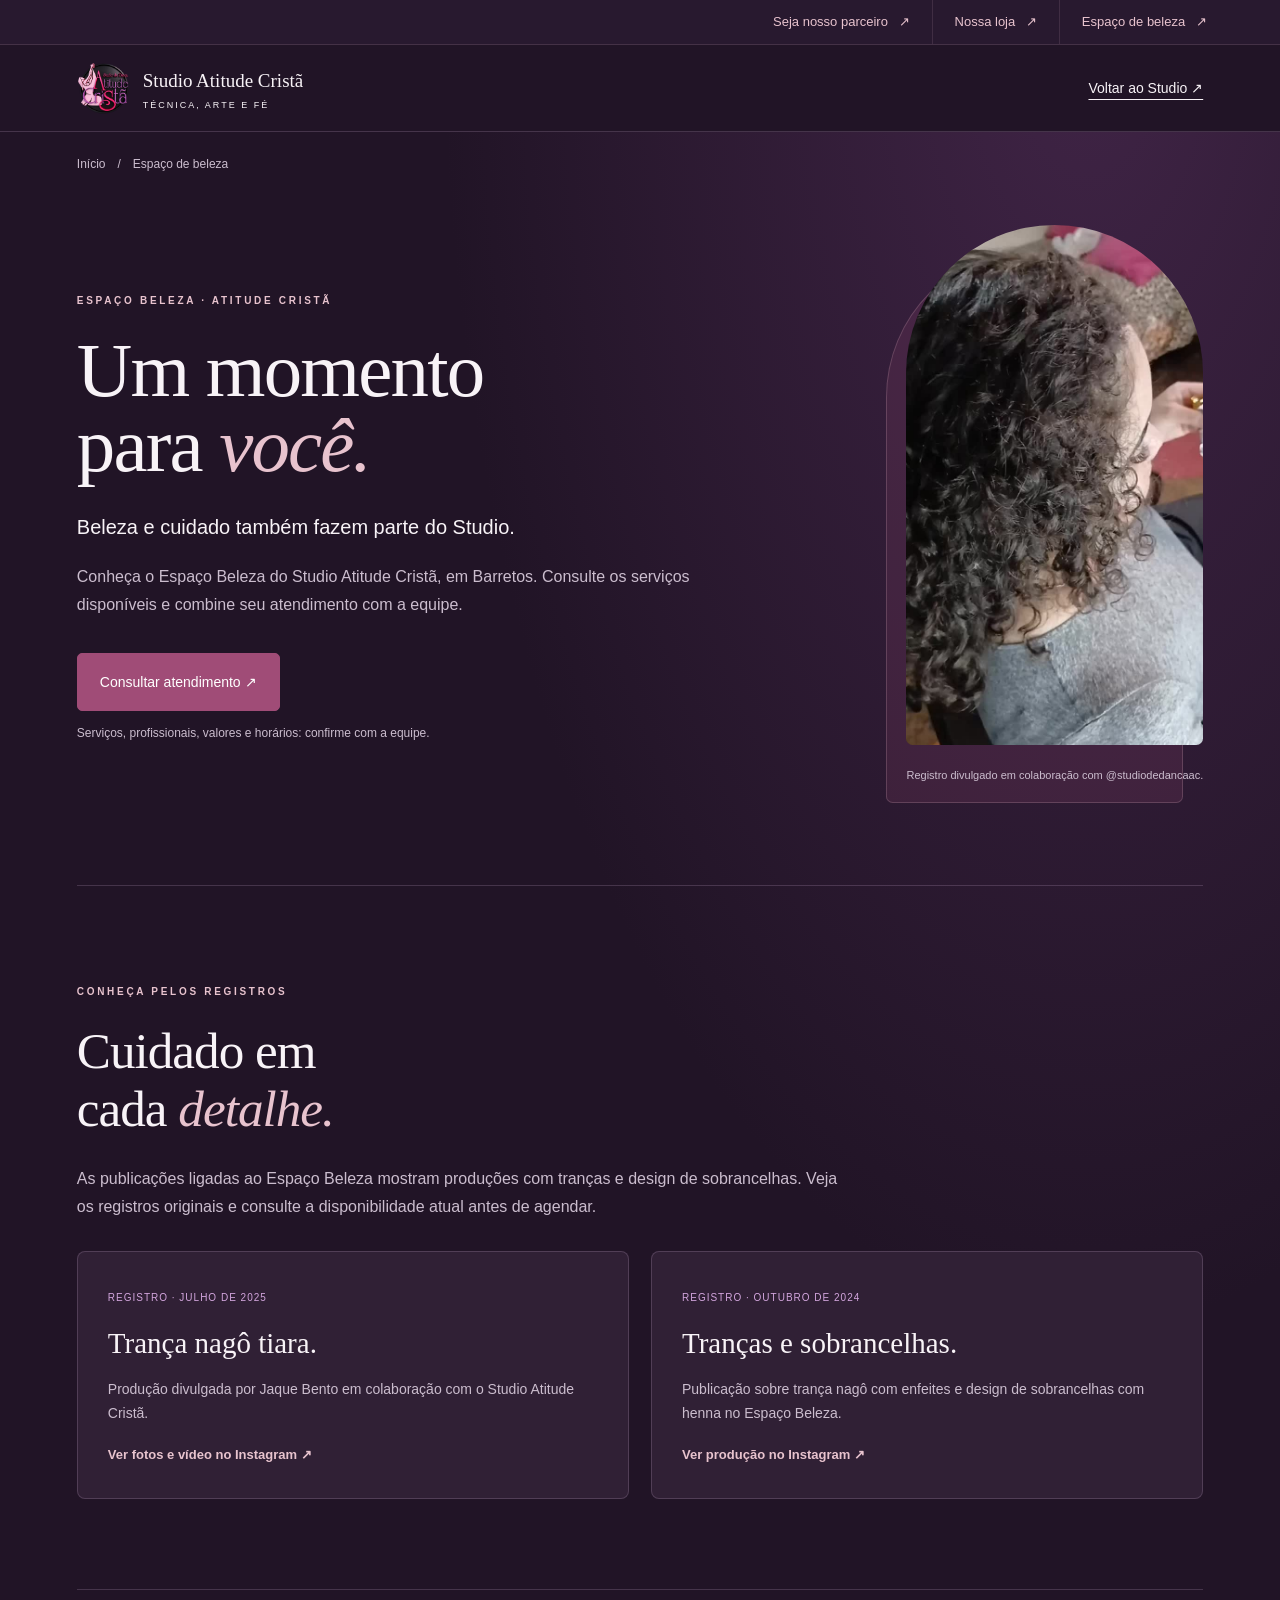
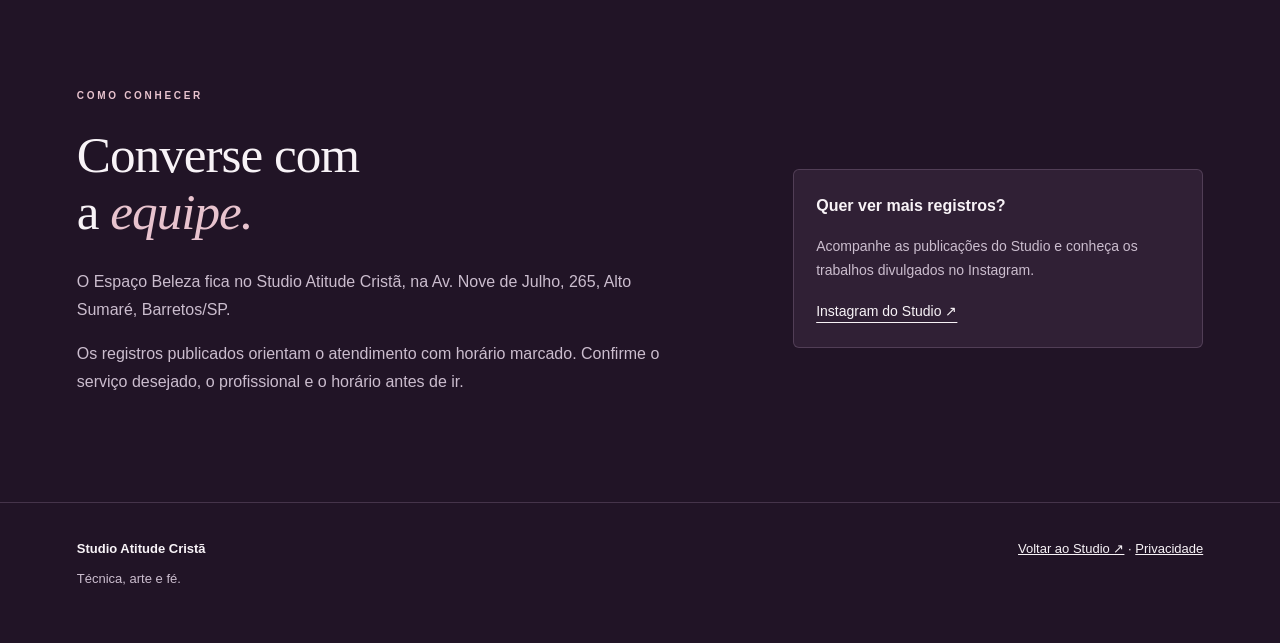
==== espaco-de-beleza/index.html @ 81fcaa68 "Add shop and beauty pages, top navigation and slower branded transition" ====
<!doctype html><html lang="pt-BR"><head><meta charset="utf-8"><meta name="viewport" content="width=device-width,initial-scale=1"><title>Espaço de beleza | Studio Atitude Cristã</title><meta name="description" content="Conheça o Espaço Beleza do Studio Atitude Cristã em Barretos. Veja registros divulgados no Instagram e consulte serviços e atendimento com a equipe."><meta name="theme-color" content="#211426"><link rel="stylesheet" href="/assets/partners.css?v=2027-5"><link rel="stylesheet" href="/assets/studio-destinations.css"><link rel="stylesheet" href="/assets/studio-pages.css"><script src="/assets/page-transition.js?v=slow-2" defer></script></head><body><a class="skip" href="#conteudo">Ir para o conteúdo</a><nav class="studio-destinations" aria-label="Explore o Studio"><div><a href="/parceiros/" data-transition>Seja nosso parceiro <span aria-hidden="true">↗</span></a><a href="/loja/" data-transition>Nossa loja <span aria-hidden="true">↗</span></a><a href="/espaco-de-beleza/" data-transition>Espaço de beleza <span aria-hidden="true">↗</span></a></div></nav><header><a class="brand" href="/" data-transition><img src="/assets/logo-atitude-crista-transparente.png" alt="Studio Atitude Cristã" width="54" height="54"><span>Studio Atitude Cristã<small>TÉCNICA, ARTE E FÉ</small></span></a><a class="back" href="/" data-transition>Voltar ao Studio ↗</a></header><main id="conteudo"><nav class="crumb" aria-label="Caminho da página"><a href="/" data-transition>Início</a><span aria-hidden="true">/</span><span aria-current="page">Espaço de beleza</span></nav><section class="hero beauty-hero"><div><span class="eyebrow">Espaço Beleza · Atitude Cristã</span><h1>Um momento<br>para <em>você.</em></h1><p class="lead">Beleza e cuidado também fazem parte do Studio.</p><p>Conheça o Espaço Beleza do Studio Atitude Cristã, em Barretos. Consulte os serviços disponíveis e combine seu atendimento com a equipe.</p><a class="button" href="https://wa.me/5517992212928?text=Ol%C3%A1%21%20Vi%20o%20Espa%C3%A7o%20Beleza%20no%20site%20do%20Studio%20Atitude%20Crist%C3%A3.%20Gostaria%20de%20saber%20quais%20servi%C3%A7os%20est%C3%A3o%20dispon%C3%ADveis%20e%20como%20agendar%20um%20hor%C3%A1rio." target="_blank" rel="noopener">Consultar atendimento ↗</a><p class="small">Serviços, profissionais, valores e horários: confirme com a equipe.</p></div><figure class="hero-photo"><img src="/assets/espaco-beleza-registro.jpg" alt="Detalhe de cabelo em registro de atendimento divulgado em publicação do Espaço Beleza" width="640" height="1136"><figcaption>Registro divulgado em colaboração com @studiodedancaac.</figcaption></figure></section><section class="section beauty-records"><span class="eyebrow">Conheça pelos registros</span><h2>Cuidado em<br>cada <em>detalhe.</em></h2><p>As publicações ligadas ao Espaço Beleza mostram produções com tranças e design de sobrancelhas. Veja os registros originais e consulte a disponibilidade atual antes de agendar.</p><div class="post-links"><a href="https://www.instagram.com/p/DMvsT2axPL_/" target="_blank" rel="noopener"><span>Registro · Julho de 2025</span><h3>Trança nagô tiara.</h3><p>Produção divulgada por Jaque Bento em colaboração com o Studio Atitude Cristã.</p><strong>Ver fotos e vídeo no Instagram ↗</strong></a><a href="https://www.instagram.com/p/DBn7ZEoxe6I/" target="_blank" rel="noopener"><span>Registro · Outubro de 2024</span><h3>Tranças e sobrancelhas.</h3><p>Publicação sobre trança nagô com enfeites e design de sobrancelhas com henna no Espaço Beleza.</p><strong>Ver produção no Instagram ↗</strong></a></div></section><section class="section beauty-contact"><div><span class="eyebrow">Como conhecer</span><h2>Converse com<br>a <em>equipe.</em></h2><p>O Espaço Beleza fica no Studio Atitude Cristã, na Av. Nove de Julho, 265, Alto Sumaré, Barretos/SP.</p><p>Os registros publicados orientam o atendimento com horário marcado. Confirme o serviço desejado, o profissional e o horário antes de ir.</p></div><div class="ticket-note"><strong>Quer ver mais registros?</strong><p>Acompanhe as publicações do Studio e conheça os trabalhos divulgados no Instagram.</p><a class="text-link" href="https://www.instagram.com/studiodedancaac/" target="_blank" rel="noopener">Instagram do Studio ↗</a></div></section></main><footer><div><strong>Studio Atitude Cristã</strong><p>Técnica, arte e fé.</p></div><div><a href="/" data-transition>Voltar ao Studio ↗</a> · <a href="/privacidade.html">Privacidade</a></div></footer></body></html>
---- assets/partners.css ----
:root{--purple:#693681;--lilac:#b496ca;--ink:#30233a;--muted:#726a79;--soft:#f5f0f8;--line:#e7deec}*{box-sizing:border-box}html{scroll-behavior:smooth;scroll-padding-top:95px}body{margin:0;background:#fff;color:var(--ink);font:16px/1.75 Arial,sans-serif}a{color:inherit}button,input,select{font:inherit}a:focus-visible,button:focus-visible,input:focus-visible,select:focus-visible{outline:3px solid var(--lilac);outline-offset:5px}header,main,footer{max-width:1360px;margin:auto;padding-left:6%;padding-right:6%}header{display:flex;align-items:center;justify-content:space-between;gap:20px;padding-top:16px;padding-bottom:16px;border-bottom:1px solid var(--line)}.brand{display:flex;align-items:center;gap:12px;text-decoration:none;font-family:Georgia,serif;font-size:19px}.brand img{object-fit:contain;border-radius:50%;background:#30233a}.brand small{display:block;font:9px/1.6 Arial,sans-serif;letter-spacing:2px}.back,.text-link{font-size:14px;text-underline-offset:6px}.crumb{display:flex;gap:12px;padding-top:22px;font-size:12px;color:var(--muted)}.crumb a{text-decoration:none}.hero{display:grid;grid-template-columns:1.2fr .8fr;align-items:center;gap:9%;padding:55px 0 75px}.eyebrow{font-size:10px;letter-spacing:2.7px;text-transform:uppercase;font-weight:bold;color:var(--purple)}h1,h2,h3{font-family:Georgia,serif;font-weight:normal;line-height:1.12}h1{font-size:clamp(43px,5vw,72px);letter-spacing:-1.8px;margin:20px 0 28px}h2{font-size:clamp(34px,4vw,54px);letter-spacing:-1px;margin:18px 0 28px}h3{font-size:25px}em{color:var(--purple);font-weight:normal}p{color:var(--muted)}.lead{font-size:20px;line-height:1.55;color:var(--ink)}.button{display:inline-flex;align-items:center;justify-content:center;gap:20px;background:var(--purple);color:#fff;text-decoration:none;border:1px solid var(--purple);border-radius:5px;padding:16px 22px;font-size:14px;cursor:pointer;transition:background .2s,transform .2s}.button:hover{background:#4e2463;transform:translateY(-2px)}.hero .button{margin-top:15px}.hero-photo{margin:0;position:relative;padding-bottom:30px}.hero-photo:before{content:'';position:absolute;top:24px;left:-20px;right:20px;bottom:12px;background:#ede4f2;border-radius:180px 180px 8px 8px;z-index:-1}.hero-photo img{width:100%;height:510px;object-fit:cover;border-radius:180px 180px 8px 8px}.hero-photo figcaption{font-size:11px;margin-top:12px;color:var(--muted)}.mission{display:flex;justify-content:space-between;align-items:center;gap:20px;padding:24px 0;border-top:1px solid var(--line);border-bottom:1px solid var(--line)}.mission span{font-size:9px;letter-spacing:2px}.mission p{font:italic 28px Georgia;color:var(--purple);margin:0}.section{padding:90px 0}.purpose{display:grid;grid-template-columns:.8fr 1.2fr;gap:12%}.purpose p:first-child{margin-top:0}.journey{display:grid;grid-template-columns:1fr 1fr;gap:9%;align-items:center;border-top:1px solid var(--line)}figure{margin:0}.journey img{display:block;width:100%;height:480px;object-fit:cover;border-radius:8px}.event-facts{border-left:2px solid var(--lilac);padding-left:20px;margin:28px 0;color:var(--ink)}.honor{border-top:1px solid var(--line)}.archive-note{display:flex;align-items:center;gap:30px;padding:35px;margin-top:35px;background:var(--soft);border:1px solid var(--line);border-radius:6px}.archive-note h3{margin:0 0 10px}.archive-note p{margin:0;max-width:620px}.archive-seal{font:italic 48px Georgia;color:var(--purple)}.small{font-size:12px;line-height:1.7}.sponsor-grid{display:grid;grid-template-columns:repeat(5,1fr);gap:18px;margin-top:35px}.sponsor-grid[hidden]{display:none}.sponsor-card{display:grid;place-items:center;min-height:140px;padding:24px;border:1px solid var(--line);border-radius:5px;background:white}.sponsor-card img{width:100%;height:90px;object-fit:contain}.gratitude{text-align:center;padding:65px 8%;background:var(--soft);border-radius:8px}.gratitude p{max-width:650px;margin:20px auto}.impact{display:grid;grid-template-columns:1.2fr .8fr;gap:12%;align-items:center}.impact-list{border-top:1px solid var(--line)}.impact-list span{display:block;padding:16px 0;border-bottom:1px solid var(--line);color:var(--purple);font-size:17px}.partnerships{border-top:1px solid var(--line)}.section-heading{max-width:730px}.ways{display:grid;grid-template-columns:repeat(3,1fr);gap:40px;margin:50px 0 30px}.ways article{border-top:1px solid var(--line);padding-top:22px}.ways article>span{font:italic 30px Georgia;color:var(--lilac)}.ways h3{font-size:24px}.ways p{font-size:14px}.social{display:grid;grid-template-columns:1fr 1fr;align-items:center;gap:9%;border-top:1px solid var(--line)}.social img{width:100%;height:410px;object-fit:cover;border-radius:8px}.history{border-top:1px solid var(--line)}.history>p{max-width:700px}.history-links{display:grid;grid-template-columns:repeat(3,1fr);gap:25px;margin-top:35px}.history-links>a,.history-links>div{padding:24px;border:1px solid var(--line);border-radius:5px;text-decoration:none}.history-links strong{display:block;color:var(--purple);font-size:18px}.history-links span{display:block;font-size:13px;color:var(--muted);margin-top:10px}.closing{display:grid;grid-template-columns:1fr 1fr;gap:9%;background:var(--soft);padding:55px;border-radius:8px;margin-bottom:80px}.closing blockquote{font:italic 23px Georgia;margin:40px 0;color:var(--purple)}form{background:#fff;border:1px solid var(--line);border-radius:5px;padding:30px}form h3{margin-top:0}label{display:block;font-size:13px;margin:14px 0 7px}input,select{width:100%;min-height:48px;border:1px solid #d9cbe1;border-radius:4px;padding:11px;background:#fff;color:var(--ink)}form .button{width:100%;margin-top:25px}form .small a{text-underline-offset:3px}#partner-error{font-size:13px;color:#92334c}footer{display:flex;justify-content:space-between;gap:30px;padding-top:35px;padding-bottom:45px;border-top:1px solid var(--line);font-size:13px}footer p{margin:7px 0}.skip{position:absolute;top:-100px}.skip:focus{top:10px;left:10px;background:#fff;padding:15px;z-index:20}@media(max-width:800px){header,main,footer{padding-left:6%;padding-right:6%}.brand{font-size:15px}.brand img{width:45px;height:45px}.brand small{font-size:7px;letter-spacing:1px}.back{font-size:12px}.hero,.purpose,.journey,.impact,.social,.closing{grid-template-columns:1fr;gap:30px}.hero{padding:35px 0 55px}h1{font-size:46px}.hero-photo{max-width:440px;width:100%;justify-self:center}.hero-photo img{height:400px}.mission{flex-direction:column;text-align:center}.mission p{font-size:24px}.section{padding:60px 0}.journey img{height:340px}.sponsor-grid{grid-template-columns:repeat(2,1fr);gap:12px}.sponsor-card{min-height:110px;padding:16px}.archive-note{align-items:flex-start;flex-direction:column;gap:15px;padding:25px}.ways{grid-template-columns:1fr 1fr;gap:25px}.history-links{grid-template-columns:1fr}.social img{height:300px}.closing{padding:28px 20px;margin-bottom:50px}form{padding:23px}footer{flex-direction:column}.gratitude{padding:45px 7%}}@media(max-width:420px){.ways{grid-template-columns:1fr}.hero h1{font-size:40px}.back{max-width:95px;text-align:right}}@media(prefers-reduced-motion:reduce){html{scroll-behavior:auto}*{transition:none!important}}

/* Paleta e atmosfera da página principal do Studio. */
:root{--purple:#e8c3ce;--lilac:#d2a5dd;--ink:#f8f3f7;--muted:#cbbdce;--soft:#302035;--line:#d5b6dd33}body{background:radial-gradient(ellipse at 85% 0,#402446 0,transparent 42%),#211426;color:var(--ink)}header{background:#211426}.brand img{background:transparent}.button{background:#a04c77;border-color:#a04c77;color:#fff}.button:hover{background:#873e63}.hero{gap:8%;padding-top:50px;padding-bottom:70px}.hero h1{font-size:clamp(64px,7.5vw,106px);line-height:.98}.hero-photo:before{background:#a04c772b;border:1px solid #e8c3ce33}.event-film{max-width:340px;justify-self:end}.event-film video{display:block;width:100%;aspect-ratio:9/16;border-radius:155px 155px 12px 12px;object-fit:contain;background:#110e16;box-shadow:0 25px 75px #0005}.event-film figcaption{margin-top:16px;text-align:center}.event-summary{display:grid;grid-template-columns:1fr 1fr;gap:20px;margin:28px 0;padding:22px 0;border-block:1px solid var(--line)}.event-summary span,.event-summary small,.event-summary strong{display:block}.event-summary span{font-size:9px;letter-spacing:2px;color:var(--lilac)}.event-summary strong{font-size:17px;margin:6px 0}.event-summary small{font-size:12px;color:var(--muted)}.hero-actions{display:flex;align-items:center;gap:23px;flex-wrap:wrap}.hero .button{margin:0}.journey,.official-posts{border-top:1px solid var(--line)}.ticket-note{padding:22px;border:1px solid var(--line);border-radius:6px;background:var(--soft);margin-top:25px}.ticket-note p{font-size:14px}.post-links{display:grid;grid-template-columns:1fr 1fr;gap:22px;margin-top:30px}.post-links>a{display:block;padding:30px;background:var(--soft);border:1px solid var(--line);border-radius:8px;text-decoration:none}.post-links>a:hover{border-color:var(--lilac)}.post-links span{font-size:10px;letter-spacing:1px;text-transform:uppercase;color:var(--lilac)}.post-links h3{font-size:29px;margin:17px 0}.post-links p{font-size:14px}.post-links strong{font-size:13px;color:var(--purple)}form{background:#25192c}input,select{background:#1d1422;border-color:#a483ac70;color:var(--ink);color-scheme:dark}.sponsor-card{background:#fff}.closing{border:1px solid var(--line)}#partner-error{color:#ffb4cb}.skip:focus{color:#211426}@media(max-width:800px){.hero h1{font-size:clamp(64px,13vw,92px)}.event-film{justify-self:center;max-width:310px}.post-links{grid-template-columns:1fr}.event-summary{gap:15px}.hero-actions{gap:20px}.hero{padding-bottom:55px}.post-links>a{padding:25px}}@media(max-width:360px){.event-summary{grid-template-columns:1fr}.hero h1{font-size:58px}}
.journey-subtitle{font:italic clamp(21px,2.5vw,30px) Georgia,serif;color:var(--lilac);margin:-10px 0 25px}

.institutional-hero h1{font-size:clamp(43px,4.8vw,68px);line-height:1.08;letter-spacing:-1.6px}.institutional-hero .hero-photo{max-width:400px;justify-self:end}.institutional-hero .hero-photo img{height:540px}.institutional-hero .hero-actions{margin-top:25px}.event-teaser{display:block;margin-top:28px;padding:18px 0;border-top:1px solid var(--line);text-decoration:none}.event-teaser span,.event-teaser strong,.event-teaser small{display:block}.event-teaser span{font-size:9px;letter-spacing:2px;color:var(--lilac)}.event-teaser strong{font:25px Georgia;margin:8px 0;color:var(--purple)}.event-teaser small{font-size:12px;color:var(--muted)}.journey .event-film{justify-self:center;width:100%;max-width:340px}.journey .journey-subtitle{margin-top:-8px}.event-publications{border-top:1px solid var(--line);padding:25px 0 40px}.event-publications summary{cursor:pointer;color:var(--purple);font-size:15px}.impact{display:block}.impact>div:first-child{max-width:800px}.impact-band{display:grid;grid-template-columns:repeat(5,1fr);gap:20px;padding:30px 0;margin-top:30px;border-block:1px solid var(--line)}.impact-card strong{display:block;font:56px/1.2 Georgia;color:var(--purple)}.impact-card span{display:block;font-size:13px;line-height:1.5;color:var(--muted);margin-top:12px}.impact-note{margin-top:20px}.ways-heading{margin-top:65px;padding-top:30px;border-top:1px solid var(--line)}.ways-heading h3{font-size:30px}.ways{margin-top:25px}.section-heading .button{margin-top:16px;max-width:100%;text-align:center}.archive-tabs{display:flex;flex-wrap:wrap;gap:10px;margin-top:30px}.archive-tabs button{padding:12px 18px;border:1px solid var(--line);border-radius:30px;background:transparent;color:var(--muted);cursor:pointer;font-size:13px}.archive-tabs button[aria-pressed=true]{background:#a04c77;color:white;border-color:#a04c77}.archive-panel{padding:30px;background:var(--soft);border:1px solid var(--line);border-radius:8px;margin-top:20px;min-height:190px}.archive-panel h3{margin-top:0}.archive-panel p{font-size:14px}.closing .text-link{display:inline-block;margin-top:15px}.archive-panel[hidden]{display:none}@media(max-width:800px){.institutional-hero h1{font-size:clamp(40px,8.7vw,62px)}.institutional-hero .hero-photo{justify-self:center;max-width:340px}.institutional-hero .hero-photo img{height:400px}.impact-band{grid-template-columns:repeat(2,1fr);gap:30px}.impact-card strong{font-size:46px}.journey .event-film{order:2}.archive-panel{padding:24px}.ways-heading{margin-top:45px}}

.sponsors-board{margin-top:32px;padding:8px;background:#fff;border-radius:8px;overflow:hidden}.sponsors-board a{display:block;cursor:zoom-in}.sponsors-board img{display:block;width:100%;height:auto;object-fit:contain}.sponsors-board figcaption{color:#55435a;text-align:center;font-size:12px;padding:14px 10px 8px}.sponsors-board a:focus-visible{outline-offset:-3px}

.season-status{display:flex;align-items:center;gap:10px;color:var(--purple);font-size:12px;text-transform:uppercase;letter-spacing:1px}.season-status:before{content:'';width:15px;height:15px;border:2px solid #e8c3ce44;border-top-color:var(--purple);border-radius:50%;animation:season-turn 2s linear infinite}@keyframes season-turn{to{transform:rotate(360deg)}}@media(prefers-reduced-motion:reduce){.season-status:before{animation:none}}
---- assets/studio-destinations.css ----
.studio-destinations{background:#28192f;border-bottom:1px solid #e8c3ce25;color:#e8c3ce;font:13px/1.4 Arial,sans-serif}.studio-destinations>div{max-width:1380px;margin:auto;display:flex;justify-content:flex-end;gap:0;padding:0 4%}.studio-destinations a{display:block;padding:13px 22px;text-decoration:none;color:inherit;transition:background .2s}.studio-destinations a+a{border-left:1px solid #e8c3ce20}.studio-destinations a:hover,.studio-destinations a:focus-visible{background:#a04c7733;color:#fff}.studio-destinations a span{padding-left:7px}@media(max-width:800px){.studio-destinations>div{display:grid;grid-template-columns:1.4fr .85fr 1.25fr;padding:0}.studio-destinations a{text-align:center;padding:13px 7px;font-size:11px}.studio-destinations a span{display:none}}
---- assets/studio-pages.css ----
.studio-destinations{max-width:none}.studio-destinations>div{max-width:1360px}.shop-coming{text-align:center;max-width:850px;margin:auto;padding:55px 0 100px}.shop-coming h1{font-size:clamp(40px,5.5vw,72px)}.shop-coming>p{max-width:600px;margin:25px auto}.shop-coming .button{margin-top:30px}.construction-art{position:relative;width:115px;height:115px;margin:0 auto 35px;display:grid;place-items:center}.construction-ring{position:absolute;inset:0;border:1px solid #e8c3ce40;border-top:2px solid #e8c3ce;border-radius:50%;animation:shop-orbit 8s linear infinite}.construction-symbol{font-size:55px;color:#e8c3ce}.coming-state{display:flex;align-items:center;justify-content:center;gap:9px;color:#e8c3ce;font-size:13px}.coming-state>span{width:6px;height:6px;border-radius:50%;background:#e8c3ce;box-shadow:0 0 14px #e8c3ce88}.beauty-hero h1{font-size:clamp(48px,6vw,80px)}.beauty-hero .hero-photo{max-width:360px;justify-self:end}.beauty-hero .hero-photo img{object-position:48% 35%;height:520px}.beauty-hero .button{margin-top:18px}.beauty-records{border-top:1px solid var(--line)}.beauty-records>p{max-width:780px}.beauty-contact{display:grid;grid-template-columns:1.2fr .8fr;gap:9%;border-top:1px solid var(--line)}.beauty-contact .ticket-note{align-self:center}@keyframes shop-orbit{to{transform:rotate(360deg)}}@media(max-width:800px){.shop-coming{padding-top:45px;padding-bottom:70px}.beauty-hero .hero-photo{justify-self:center;max-width:320px}.beauty-hero .hero-photo img{height:410px}.beauty-contact{grid-template-columns:1fr;gap:20px}}@media(prefers-reduced-motion:reduce){.construction-ring{animation:none}}
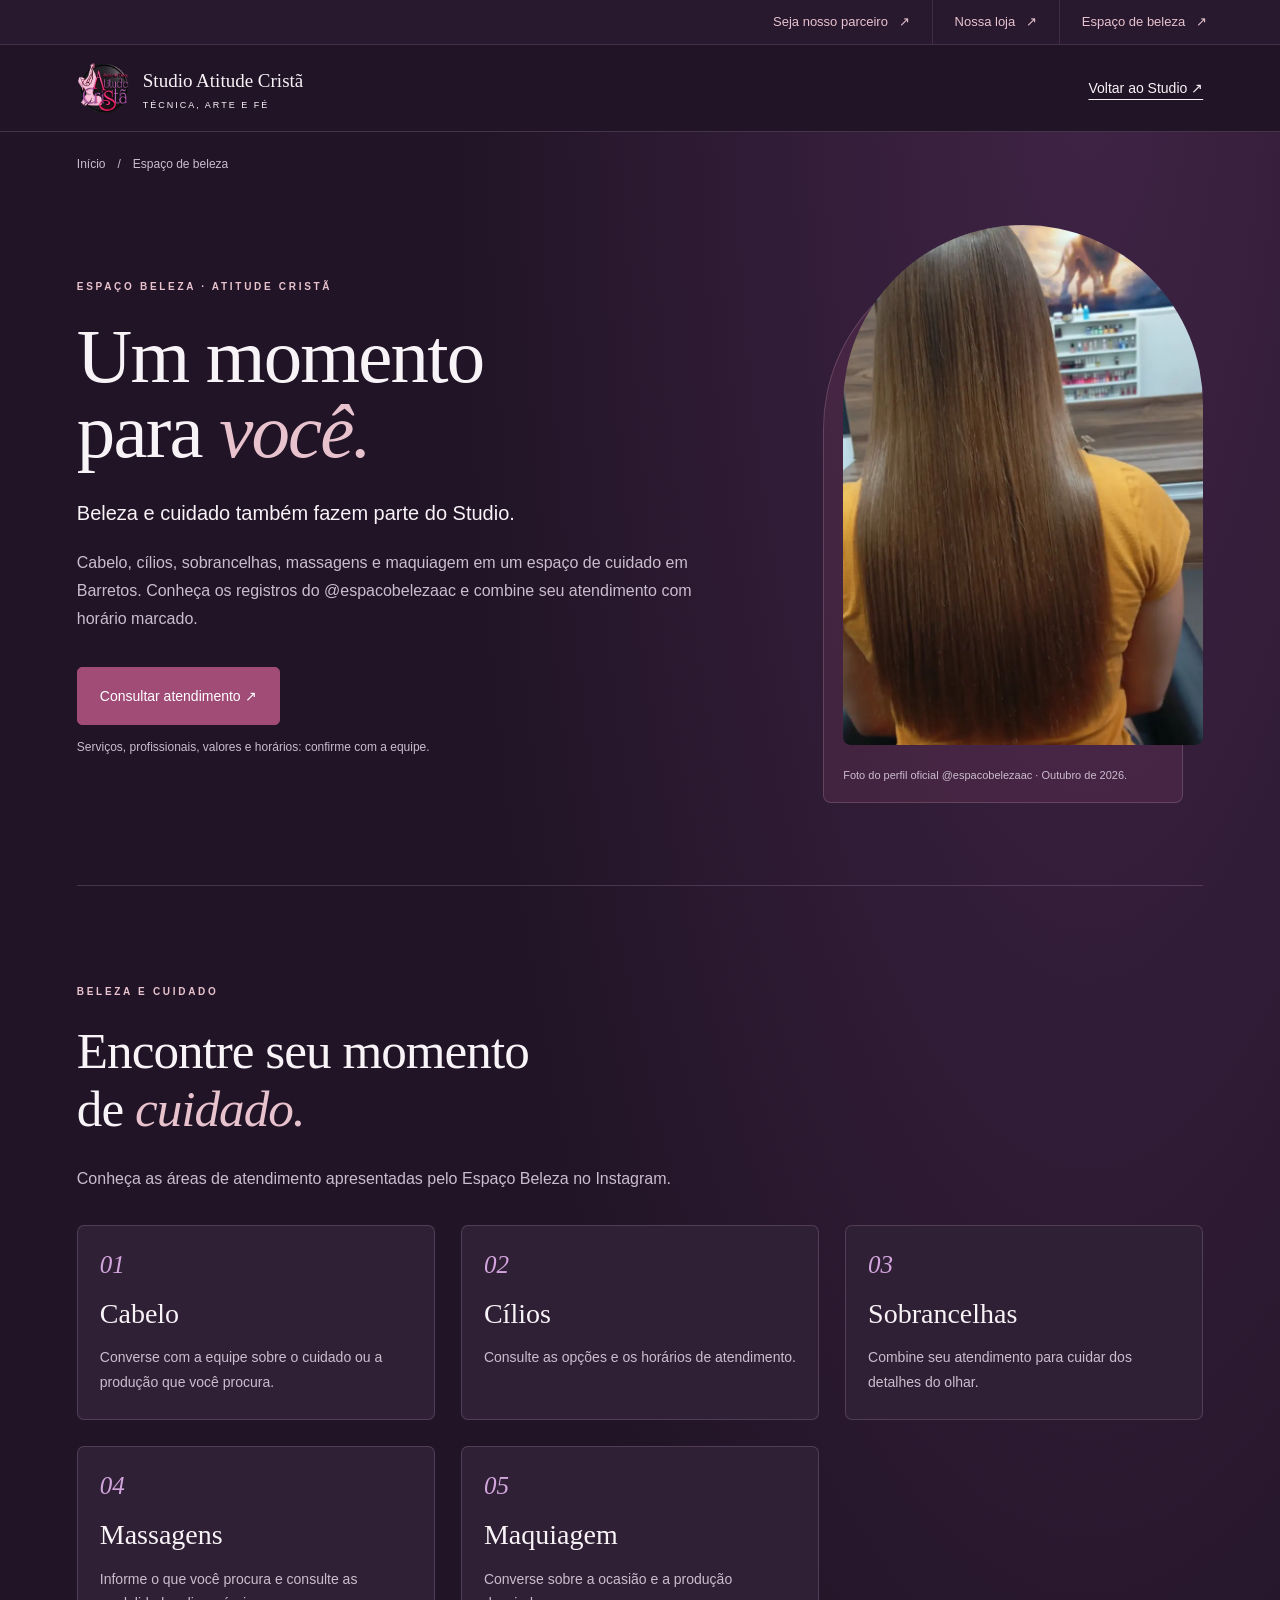
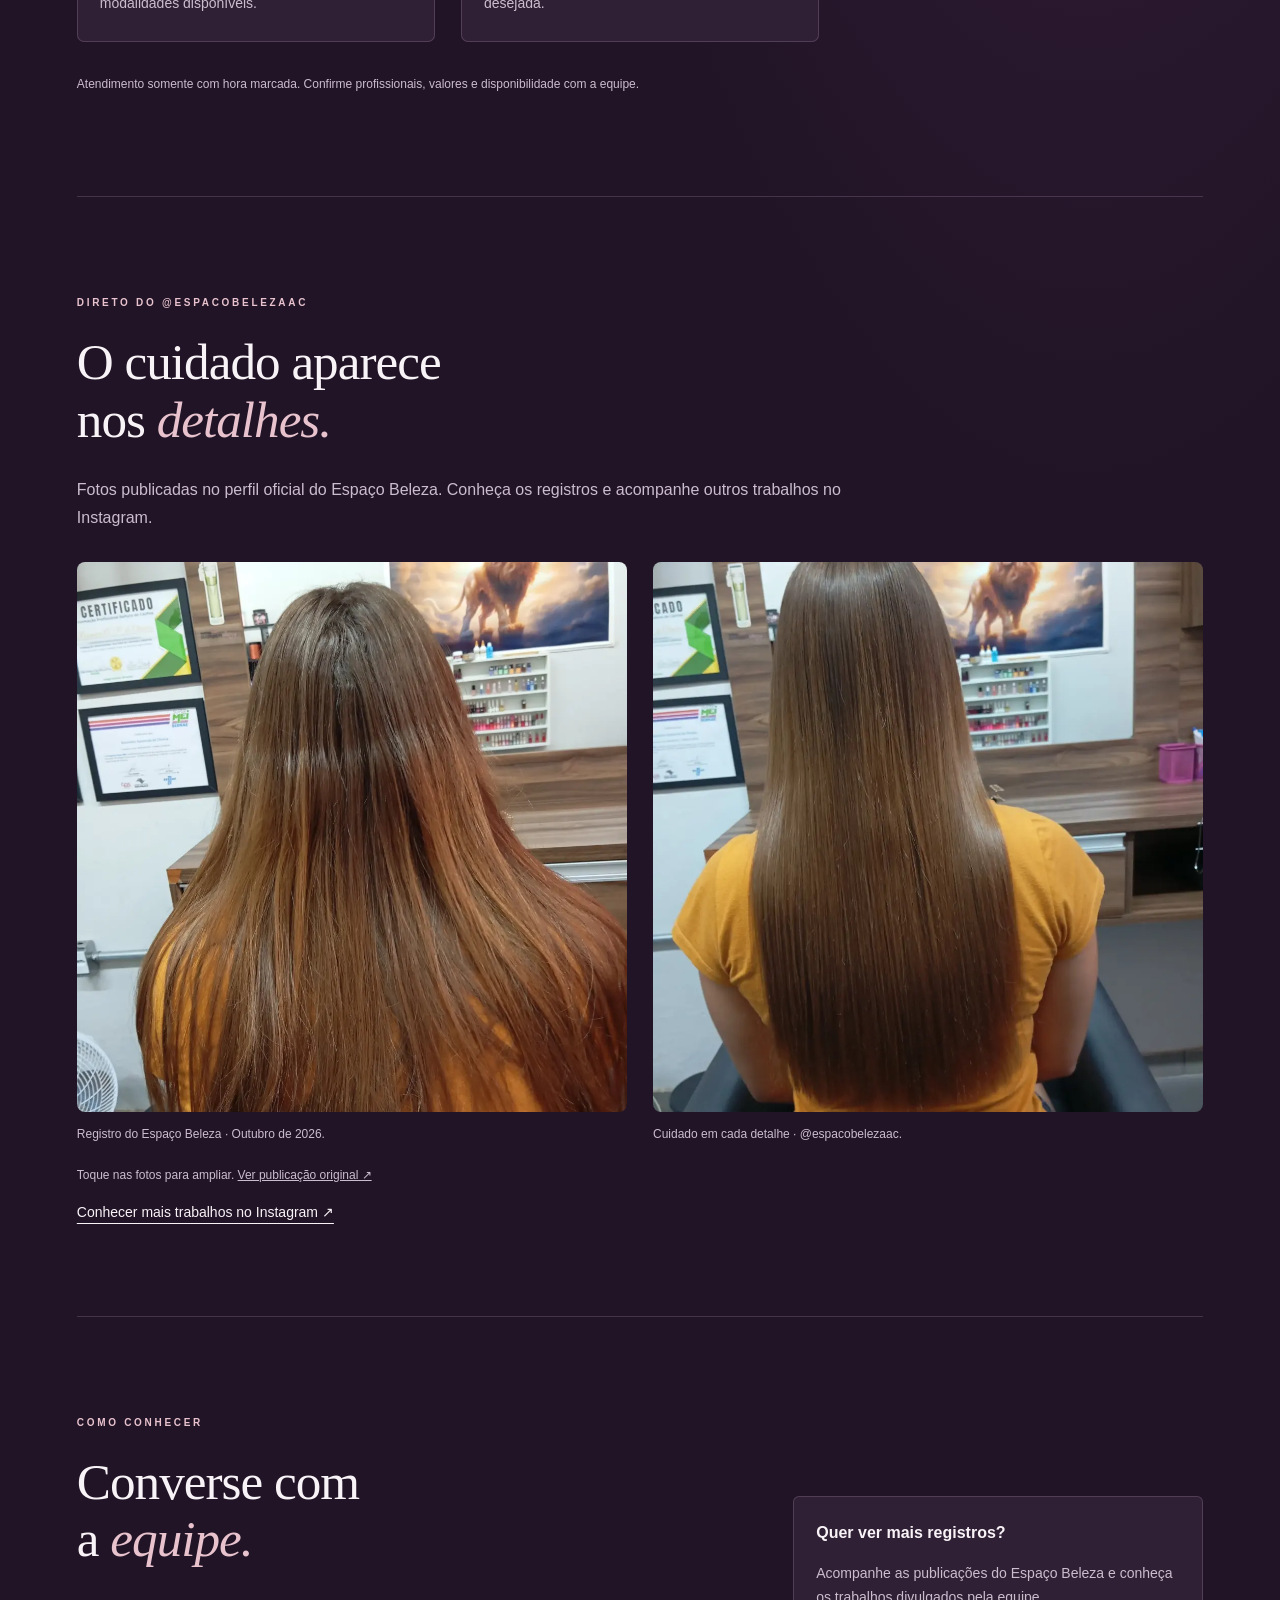
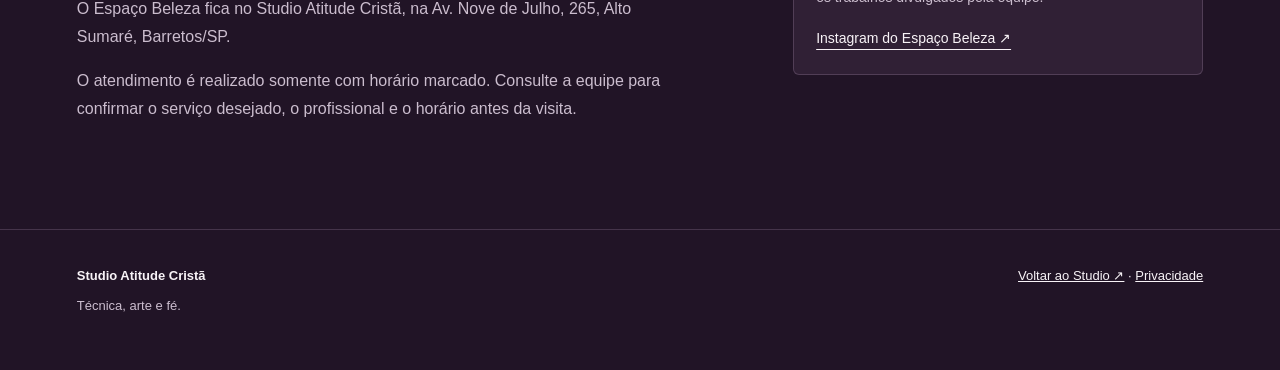
==== commit 4e929234: "Update beauty page using official espacobelezaac photos and services" ====
--- a/espaco-de-beleza/index.html
+++ b/espaco-de-beleza/index.html
@@ -1 +1 @@
-<!doctype html><html lang="pt-BR"><head><meta charset="utf-8"><meta name="viewport" content="width=device-width,initial-scale=1"><title>Espaço de beleza | Studio Atitude Cristã</title><meta name="description" content="Conheça o Espaço Beleza do Studio Atitude Cristã em Barretos. Veja registros divulgados no Instagram e consulte serviços e atendimento com a equipe."><meta name="theme-color" content="#211426"><link rel="stylesheet" href="/assets/partners.css?v=2027-5"><link rel="stylesheet" href="/assets/studio-destinations.css"><link rel="stylesheet" href="/assets/studio-pages.css"><script src="/assets/page-transition.js?v=slow-2" defer></script></head><body><a class="skip" href="#conteudo">Ir para o conteúdo</a><nav class="studio-destinations" aria-label="Explore o Studio"><div><a href="/parceiros/" data-transition>Seja nosso parceiro <span aria-hidden="true">↗</span></a><a href="/loja/" data-transition>Nossa loja <span aria-hidden="true">↗</span></a><a href="/espaco-de-beleza/" data-transition>Espaço de beleza <span aria-hidden="true">↗</span></a></div></nav><header><a class="brand" href="/" data-transition><img src="/assets/logo-atitude-crista-transparente.png" alt="Studio Atitude Cristã" width="54" height="54"><span>Studio Atitude Cristã<small>TÉCNICA, ARTE E FÉ</small></span></a><a class="back" href="/" data-transition>Voltar ao Studio ↗</a></header><main id="conteudo"><nav class="crumb" aria-label="Caminho da página"><a href="/" data-transition>Início</a><span aria-hidden="true">/</span><span aria-current="page">Espaço de beleza</span></nav><section class="hero beauty-hero"><div><span class="eyebrow">Espaço Beleza · Atitude Cristã</span><h1>Um momento<br>para <em>você.</em></h1><p class="lead">Beleza e cuidado também fazem parte do Studio.</p><p>Conheça o Espaço Beleza do Studio Atitude Cristã, em Barretos. Consulte os serviços disponíveis e combine seu atendimento com a equipe.</p><a class="button" href="https://wa.me/5517992212928?text=Ol%C3%A1%21%20Vi%20o%20Espa%C3%A7o%20Beleza%20no%20site%20do%20Studio%20Atitude%20Crist%C3%A3.%20Gostaria%20de%20saber%20quais%20servi%C3%A7os%20est%C3%A3o%20dispon%C3%ADveis%20e%20como%20agendar%20um%20hor%C3%A1rio." target="_blank" rel="noopener">Consultar atendimento ↗</a><p class="small">Serviços, profissionais, valores e horários: confirme com a equipe.</p></div><figure class="hero-photo"><img src="/assets/espaco-beleza-registro.jpg" alt="Detalhe de cabelo em registro de atendimento divulgado em publicação do Espaço Beleza" width="640" height="1136"><figcaption>Registro divulgado em colaboração com @studiodedancaac.</figcaption></figure></section><section class="section beauty-records"><span class="eyebrow">Conheça pelos registros</span><h2>Cuidado em<br>cada <em>detalhe.</em></h2><p>As publicações ligadas ao Espaço Beleza mostram produções com tranças e design de sobrancelhas. Veja os registros originais e consulte a disponibilidade atual antes de agendar.</p><div class="post-links"><a href="https://www.instagram.com/p/DMvsT2axPL_/" target="_blank" rel="noopener"><span>Registro · Julho de 2025</span><h3>Trança nagô tiara.</h3><p>Produção divulgada por Jaque Bento em colaboração com o Studio Atitude Cristã.</p><strong>Ver fotos e vídeo no Instagram ↗</strong></a><a href="https://www.instagram.com/p/DBn7ZEoxe6I/" target="_blank" rel="noopener"><span>Registro · Outubro de 2024</span><h3>Tranças e sobrancelhas.</h3><p>Publicação sobre trança nagô com enfeites e design de sobrancelhas com henna no Espaço Beleza.</p><strong>Ver produção no Instagram ↗</strong></a></div></section><section class="section beauty-contact"><div><span class="eyebrow">Como conhecer</span><h2>Converse com<br>a <em>equipe.</em></h2><p>O Espaço Beleza fica no Studio Atitude Cristã, na Av. Nove de Julho, 265, Alto Sumaré, Barretos/SP.</p><p>Os registros publicados orientam o atendimento com horário marcado. Confirme o serviço desejado, o profissional e o horário antes de ir.</p></div><div class="ticket-note"><strong>Quer ver mais registros?</strong><p>Acompanhe as publicações do Studio e conheça os trabalhos divulgados no Instagram.</p><a class="text-link" href="https://www.instagram.com/studiodedancaac/" target="_blank" rel="noopener">Instagram do Studio ↗</a></div></section></main><footer><div><strong>Studio Atitude Cristã</strong><p>Técnica, arte e fé.</p></div><div><a href="/" data-transition>Voltar ao Studio ↗</a> · <a href="/privacidade.html">Privacidade</a></div></footer></body></html>+<!doctype html><html lang="pt-BR"><head><meta charset="utf-8"><meta name="viewport" content="width=device-width,initial-scale=1"><title>Espaço de beleza | Studio Atitude Cristã</title><meta name="description" content="Conheça o Espaço Beleza Atitude Cristã em Barretos: cabelo, cílios, sobrancelhas, massagens e maquiagem, com horário marcado."><meta name="theme-color" content="#211426"><link rel="stylesheet" href="/assets/partners.css?v=2027-5"><link rel="stylesheet" href="/assets/studio-destinations.css"><link rel="stylesheet" href="/assets/studio-pages.css?v=beauty-official-2"><script src="/assets/page-transition.js?v=slow-2" defer></script></head><body><a class="skip" href="#conteudo">Ir para o conteúdo</a><nav class="studio-destinations" aria-label="Explore o Studio"><div><a href="/parceiros/" data-transition>Seja nosso parceiro <span aria-hidden="true">↗</span></a><a href="/loja/" data-transition>Nossa loja <span aria-hidden="true">↗</span></a><a href="/espaco-de-beleza/" data-transition>Espaço de beleza <span aria-hidden="true">↗</span></a></div></nav><header><a class="brand" href="/" data-transition><img src="/assets/logo-atitude-crista-transparente.png" alt="Studio Atitude Cristã" width="54" height="54"><span>Studio Atitude Cristã<small>TÉCNICA, ARTE E FÉ</small></span></a><a class="back" href="/" data-transition>Voltar ao Studio ↗</a></header><main id="conteudo"><nav class="crumb" aria-label="Caminho da página"><a href="/" data-transition>Início</a><span aria-hidden="true">/</span><span aria-current="page">Espaço de beleza</span></nav><section class="hero beauty-hero"><div><span class="eyebrow">Espaço Beleza · Atitude Cristã</span><h1>Um momento<br>para <em>você.</em></h1><p class="lead">Beleza e cuidado também fazem parte do Studio.</p><p>Cabelo, cílios, sobrancelhas, massagens e maquiagem em um espaço de cuidado em Barretos. Conheça os registros do @espacobelezaac e combine seu atendimento com horário marcado.</p><a class="button" href="https://wa.me/5517992212928?text=Ol%C3%A1%21%20Vi%20o%20Espa%C3%A7o%20Beleza%20no%20site%20do%20Studio%20Atitude%20Crist%C3%A3.%20Gostaria%20de%20saber%20quais%20servi%C3%A7os%20est%C3%A3o%20dispon%C3%ADveis%20e%20como%20agendar%20um%20hor%C3%A1rio." target="_blank" rel="noopener">Consultar atendimento ↗</a><p class="small">Serviços, profissionais, valores e horários: confirme com a equipe.</p></div><figure class="hero-photo"><img src="/assets/beleza-cabelo-2.webp" alt="Cabelo longo visto de costas no Espaço Beleza, em foto publicada no perfil oficial" width="1080" height="1080"><figcaption>Foto do perfil oficial @espacobelezaac · Outubro de 2026.</figcaption></figure></section><section class="section beauty-services"><span class="eyebrow">Beleza e cuidado</span><h2>Encontre seu momento<br>de <em>cuidado.</em></h2><p>Conheça as áreas de atendimento apresentadas pelo Espaço Beleza no Instagram.</p><div class="beauty-service-grid"><article><span>01</span><h3>Cabelo</h3><p>Converse com a equipe sobre o cuidado ou a produção que você procura.</p></article><article><span>02</span><h3>Cílios</h3><p>Consulte as opções e os horários de atendimento.</p></article><article><span>03</span><h3>Sobrancelhas</h3><p>Combine seu atendimento para cuidar dos detalhes do olhar.</p></article><article><span>04</span><h3>Massagens</h3><p>Informe o que você procura e consulte as modalidades disponíveis.</p></article><article><span>05</span><h3>Maquiagem</h3><p>Converse sobre a ocasião e a produção desejada.</p></article></div><p class="small">Atendimento somente com hora marcada. Confirme profissionais, valores e disponibilidade com a equipe.</p></section><section class="section beauty-records"><span class="eyebrow">Direto do @espacobelezaac</span><h2>O cuidado aparece<br>nos <em>detalhes.</em></h2><p>Fotos publicadas no perfil oficial do Espaço Beleza. Conheça os registros e acompanhe outros trabalhos no Instagram.</p><div class="beauty-photo-grid"><figure><a href="/assets/beleza-cabelo-1.webp" target="_blank" rel="noopener" aria-label="Ampliar primeira foto de cabelo do Espaço Beleza"><img src="/assets/beleza-cabelo-1.webp" alt="Cabelo longo visto de costas em registro no ambiente do Espaço Beleza" width="1080" height="1080" loading="lazy" decoding="async"></a><figcaption>Registro do Espaço Beleza · Outubro de 2026.</figcaption></figure><figure><a href="/assets/beleza-cabelo-2.webp" target="_blank" rel="noopener" aria-label="Ampliar segunda foto de cabelo do Espaço Beleza"><img src="/assets/beleza-cabelo-2.webp" alt="Outro registro de cabelo longo e alinhado, fotografado de costas no Espaço Beleza" width="1080" height="1080" loading="lazy" decoding="async"></a><figcaption>Cuidado em cada detalhe · @espacobelezaac.</figcaption></figure></div><p class="small">Toque nas fotos para ampliar. <a href="https://www.instagram.com/espacobelezaac/p/Dd9atDNEZOK/" target="_blank" rel="noopener">Ver publicação original ↗</a></p><a class="text-link" href="https://www.instagram.com/espacobelezaac/" target="_blank" rel="noopener">Conhecer mais trabalhos no Instagram ↗</a></section><section class="section beauty-contact"><div><span class="eyebrow">Como conhecer</span><h2>Converse com<br>a <em>equipe.</em></h2><p>O Espaço Beleza fica no Studio Atitude Cristã, na Av. Nove de Julho, 265, Alto Sumaré, Barretos/SP.</p><p>O atendimento é realizado somente com horário marcado. Consulte a equipe para confirmar o serviço desejado, o profissional e o horário antes da visita.</p></div><div class="ticket-note"><strong>Quer ver mais registros?</strong><p>Acompanhe as publicações do Espaço Beleza e conheça os trabalhos divulgados pela equipe.</p><a class="text-link" href="https://www.instagram.com/espacobelezaac/" target="_blank" rel="noopener">Instagram do Espaço Beleza ↗</a></div></section></main><footer><div><strong>Studio Atitude Cristã</strong><p>Técnica, arte e fé.</p></div><div><a href="/" data-transition>Voltar ao Studio ↗</a> · <a href="/privacidade.html">Privacidade</a></div></footer></body></html>
--- a/assets/studio-pages.css
+++ b/assets/studio-pages.css
@@ -1 +1,2 @@
-.studio-destinations{max-width:none}.studio-destinations>div{max-width:1360px}.shop-coming{text-align:center;max-width:850px;margin:auto;padding:55px 0 100px}.shop-coming h1{font-size:clamp(40px,5.5vw,72px)}.shop-coming>p{max-width:600px;margin:25px auto}.shop-coming .button{margin-top:30px}.construction-art{position:relative;width:115px;height:115px;margin:0 auto 35px;display:grid;place-items:center}.construction-ring{position:absolute;inset:0;border:1px solid #e8c3ce40;border-top:2px solid #e8c3ce;border-radius:50%;animation:shop-orbit 8s linear infinite}.construction-symbol{font-size:55px;color:#e8c3ce}.coming-state{display:flex;align-items:center;justify-content:center;gap:9px;color:#e8c3ce;font-size:13px}.coming-state>span{width:6px;height:6px;border-radius:50%;background:#e8c3ce;box-shadow:0 0 14px #e8c3ce88}.beauty-hero h1{font-size:clamp(48px,6vw,80px)}.beauty-hero .hero-photo{max-width:360px;justify-self:end}.beauty-hero .hero-photo img{object-position:48% 35%;height:520px}.beauty-hero .button{margin-top:18px}.beauty-records{border-top:1px solid var(--line)}.beauty-records>p{max-width:780px}.beauty-contact{display:grid;grid-template-columns:1.2fr .8fr;gap:9%;border-top:1px solid var(--line)}.beauty-contact .ticket-note{align-self:center}@keyframes shop-orbit{to{transform:rotate(360deg)}}@media(max-width:800px){.shop-coming{padding-top:45px;padding-bottom:70px}.beauty-hero .hero-photo{justify-self:center;max-width:320px}.beauty-hero .hero-photo img{height:410px}.beauty-contact{grid-template-columns:1fr;gap:20px}}@media(prefers-reduced-motion:reduce){.construction-ring{animation:none}}+.studio-destinations{max-width:none}.studio-destinations>div{max-width:1360px}.shop-coming{text-align:center;max-width:850px;margin:auto;padding:55px 0 100px}.shop-coming h1{font-size:clamp(40px,5.5vw,72px)}.shop-coming>p{max-width:600px;margin:25px auto}.shop-coming .button{margin-top:30px}.construction-art{position:relative;width:115px;height:115px;margin:0 auto 35px;display:grid;place-items:center}.construction-ring{position:absolute;inset:0;border:1px solid #e8c3ce40;border-top:2px solid #e8c3ce;border-radius:50%;animation:shop-orbit 8s linear infinite}.construction-symbol{font-size:55px;color:#e8c3ce}.coming-state{display:flex;align-items:center;justify-content:center;gap:9px;color:#e8c3ce;font-size:13px}.coming-state>span{width:6px;height:6px;border-radius:50%;background:#e8c3ce;box-shadow:0 0 14px #e8c3ce88}.beauty-hero h1{font-size:clamp(48px,6vw,80px)}.beauty-hero .hero-photo{max-width:360px;justify-self:end}.beauty-hero .hero-photo img{object-position:48% 35%;height:520px}.beauty-hero .button{margin-top:18px}.beauty-records{border-top:1px solid var(--line)}.beauty-records>p{max-width:780px}.beauty-contact{display:grid;grid-template-columns:1.2fr .8fr;gap:9%;border-top:1px solid var(--line)}.beauty-contact .ticket-note{align-self:center}@keyframes shop-orbit{to{transform:rotate(360deg)}}@media(max-width:800px){.shop-coming{padding-top:45px;padding-bottom:70px}.beauty-hero .hero-photo{justify-self:center;max-width:320px}.beauty-hero .hero-photo img{height:410px}.beauty-contact{grid-template-columns:1fr;gap:20px}}@media(prefers-reduced-motion:reduce){.construction-ring{animation:none}}
+.beauty-services{border-top:1px solid var(--line)}.beauty-services>p{max-width:720px}.beauty-service-grid{display:grid;grid-template-columns:repeat(3,1fr);gap:26px;margin:32px 0}.beauty-service-grid article{padding:25px 22px;border:1px solid var(--line);border-radius:7px;background:#302035}.beauty-service-grid article>span{font:italic 25px Georgia;color:var(--lilac)}.beauty-service-grid h3{font-size:28px;margin:16px 0}.beauty-service-grid p{font-size:14px;margin:0}.beauty-photo-grid{display:grid;grid-template-columns:1fr 1fr;gap:26px;margin:30px 0 20px}.beauty-photo-grid img{display:block;width:100%;height:auto;aspect-ratio:1;object-fit:cover;border-radius:8px}.beauty-photo-grid a{cursor:zoom-in}.beauty-photo-grid figcaption{color:var(--muted);font-size:12px;margin-top:12px}.beauty-hero .hero-photo img{object-position:50% 50%}@media(max-width:800px){.beauty-service-grid{grid-template-columns:1fr 1fr;gap:15px}.beauty-photo-grid{gap:15px}.beauty-service-grid article{padding:22px 18px}}@media(max-width:480px){.beauty-service-grid{grid-template-columns:1fr}.beauty-photo-grid{grid-template-columns:1fr}}
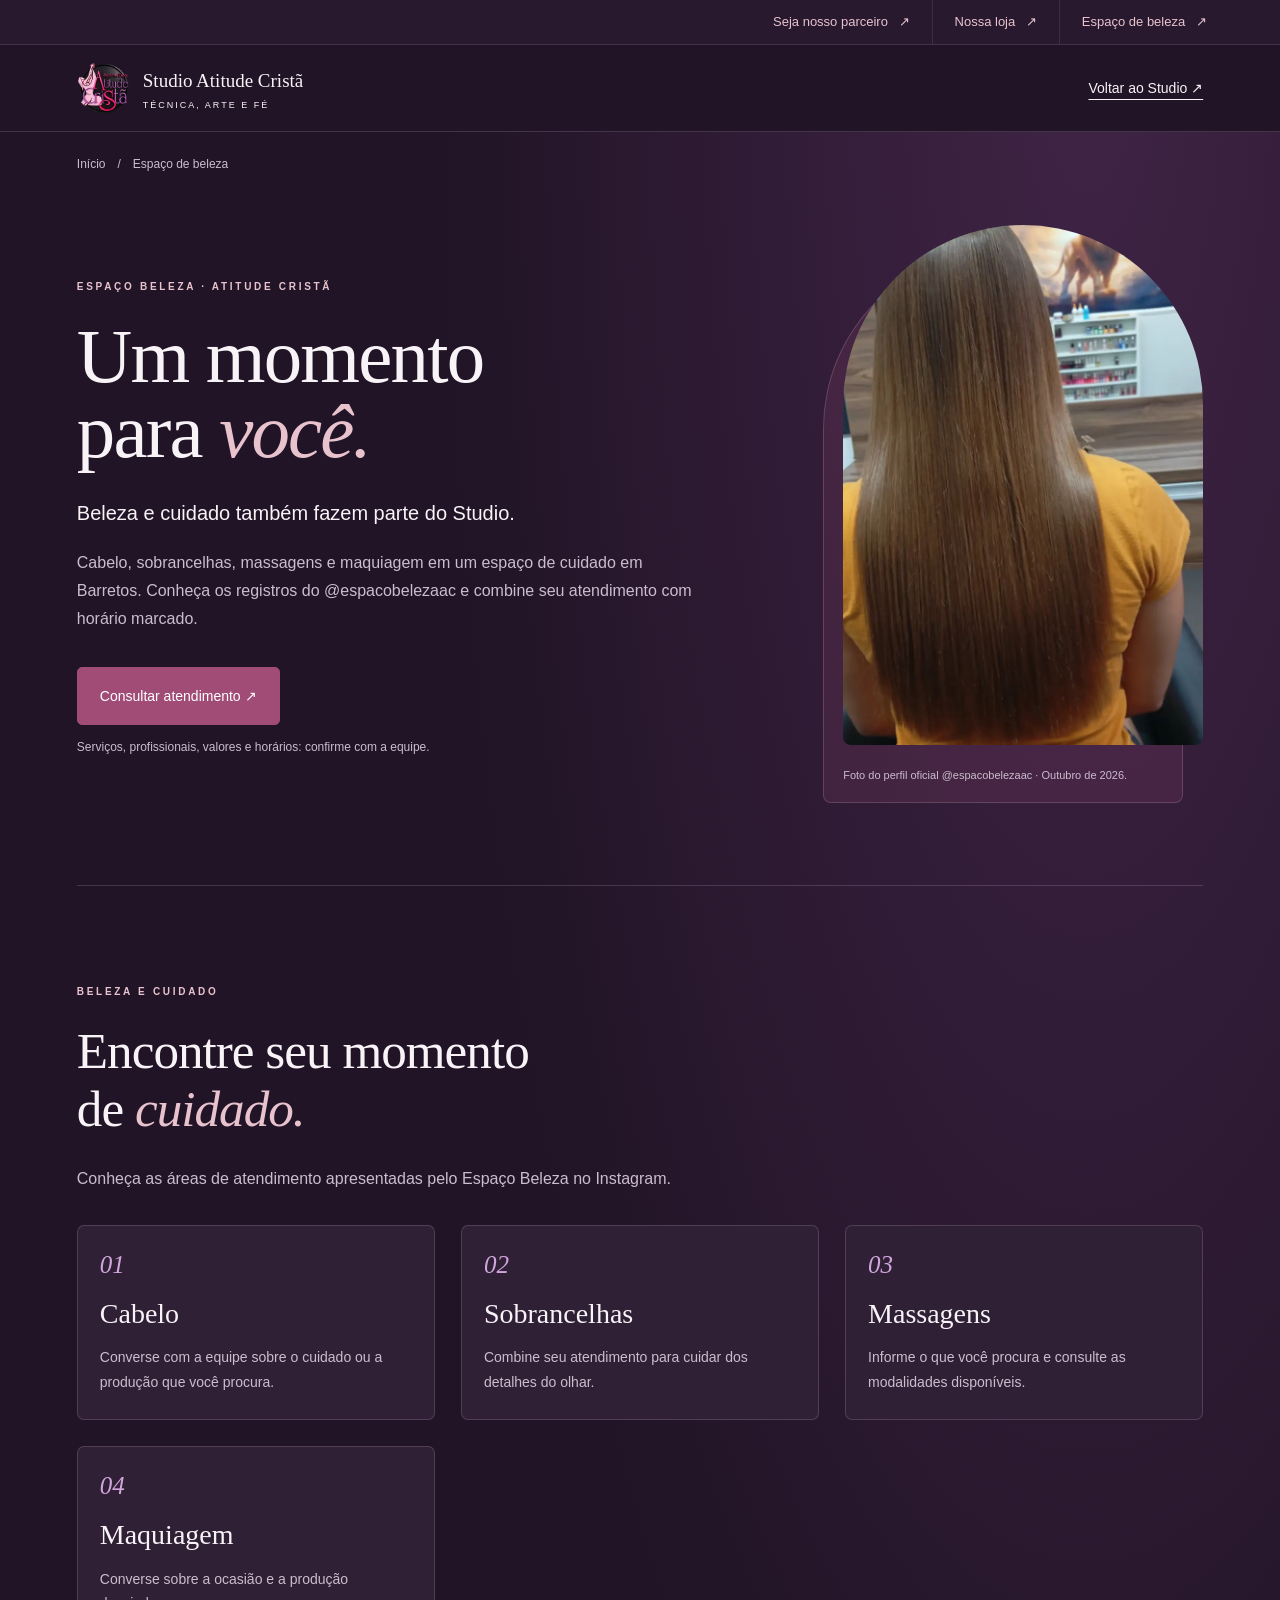
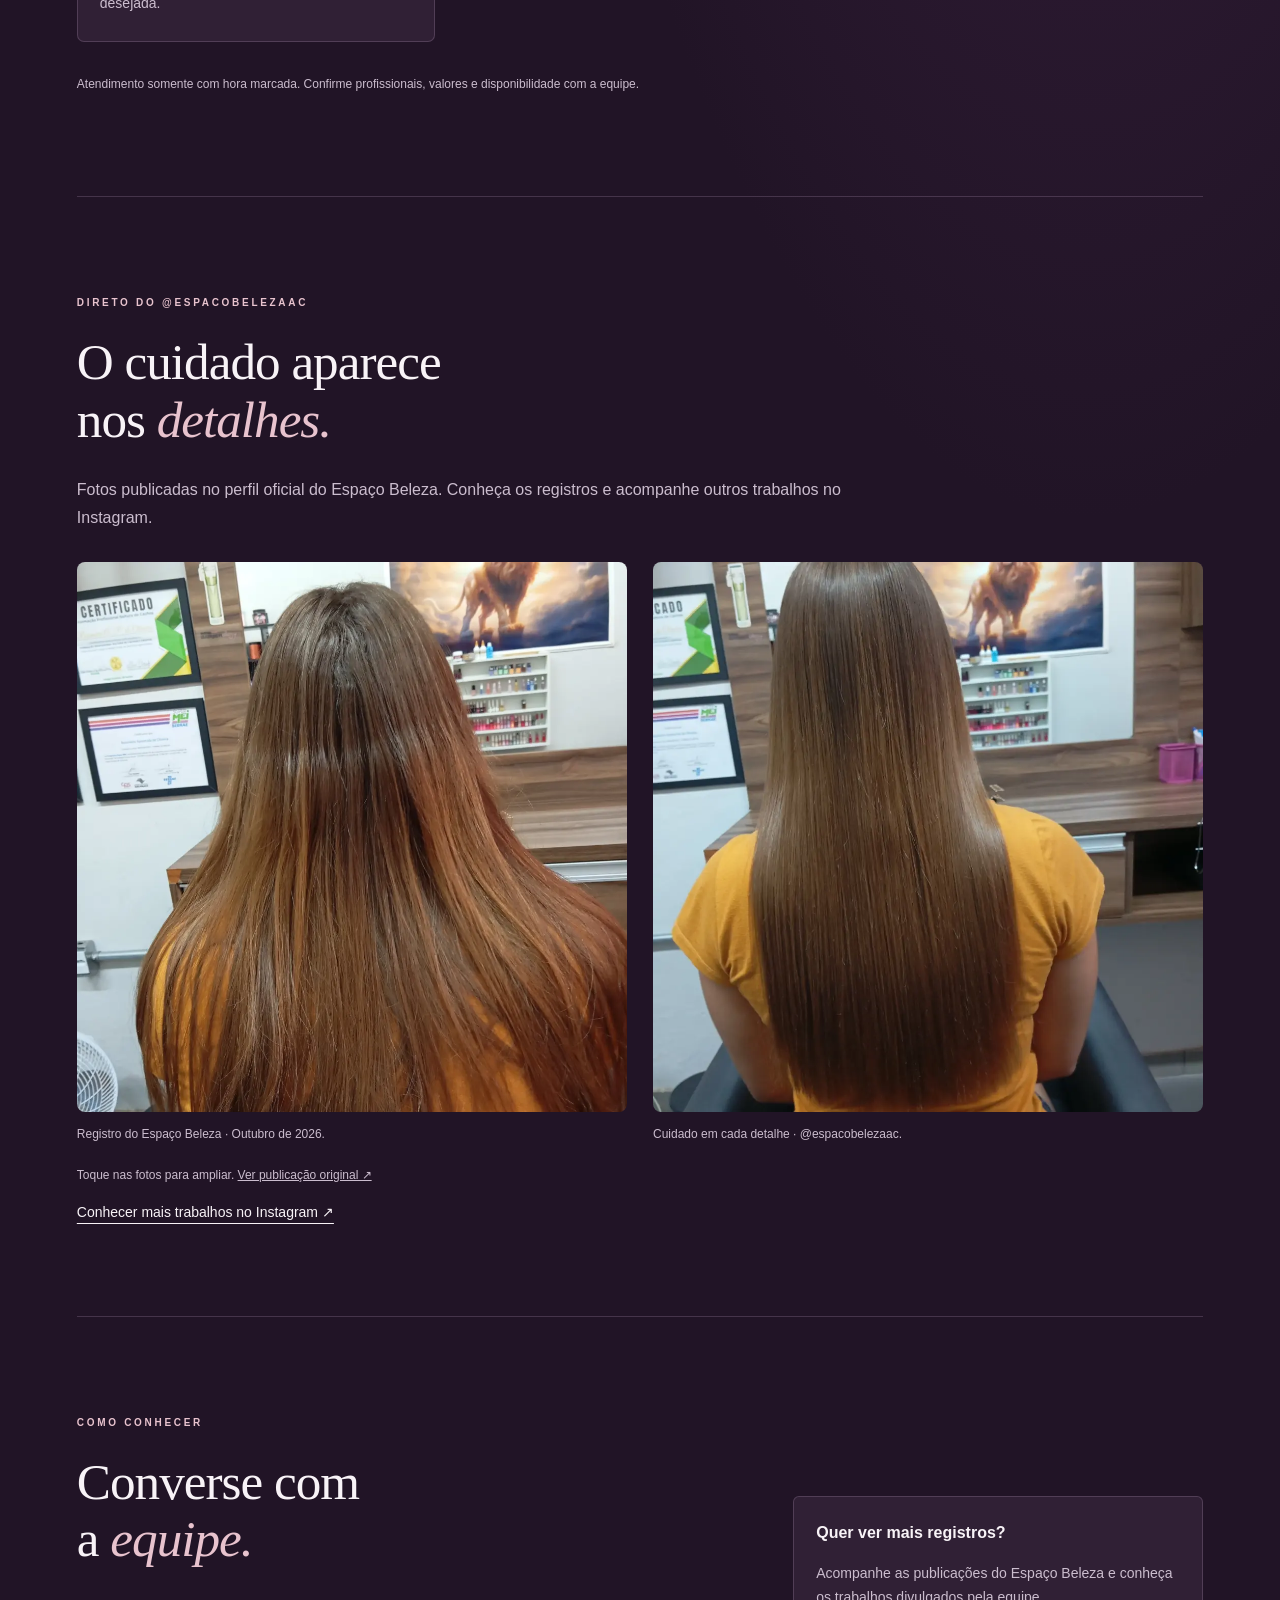
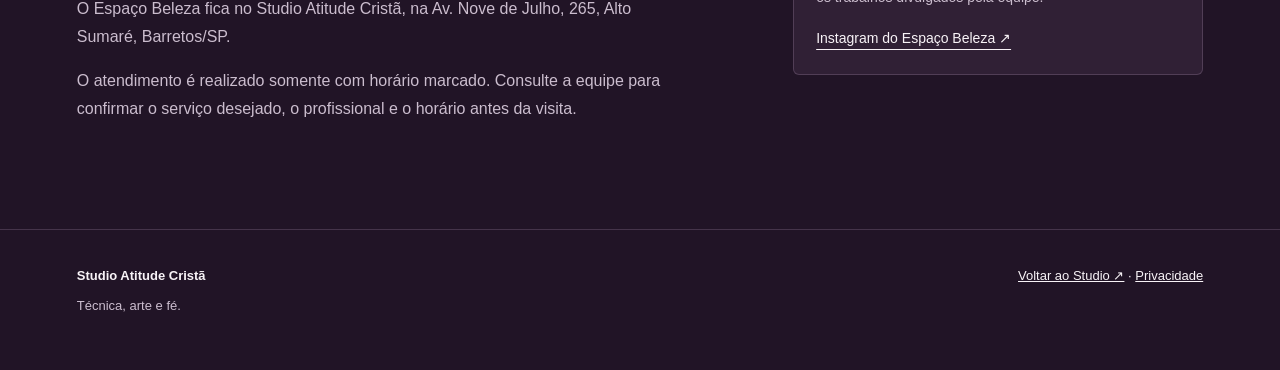
==== commit d187de57: "Remove unavailable eyelash service from beauty page" ====
--- a/espaco-de-beleza/index.html
+++ b/espaco-de-beleza/index.html
@@ -1 +1 @@
-<!doctype html><html lang="pt-BR"><head><meta charset="utf-8"><meta name="viewport" content="width=device-width,initial-scale=1"><title>Espaço de beleza | Studio Atitude Cristã</title><meta name="description" content="Conheça o Espaço Beleza Atitude Cristã em Barretos: cabelo, cílios, sobrancelhas, massagens e maquiagem, com horário marcado."><meta name="theme-color" content="#211426"><link rel="stylesheet" href="/assets/partners.css?v=2027-5"><link rel="stylesheet" href="/assets/studio-destinations.css"><link rel="stylesheet" href="/assets/studio-pages.css?v=beauty-official-2"><script src="/assets/page-transition.js?v=slow-2" defer></script></head><body><a class="skip" href="#conteudo">Ir para o conteúdo</a><nav class="studio-destinations" aria-label="Explore o Studio"><div><a href="/parceiros/" data-transition>Seja nosso parceiro <span aria-hidden="true">↗</span></a><a href="/loja/" data-transition>Nossa loja <span aria-hidden="true">↗</span></a><a href="/espaco-de-beleza/" data-transition>Espaço de beleza <span aria-hidden="true">↗</span></a></div></nav><header><a class="brand" href="/" data-transition><img src="/assets/logo-atitude-crista-transparente.png" alt="Studio Atitude Cristã" width="54" height="54"><span>Studio Atitude Cristã<small>TÉCNICA, ARTE E FÉ</small></span></a><a class="back" href="/" data-transition>Voltar ao Studio ↗</a></header><main id="conteudo"><nav class="crumb" aria-label="Caminho da página"><a href="/" data-transition>Início</a><span aria-hidden="true">/</span><span aria-current="page">Espaço de beleza</span></nav><section class="hero beauty-hero"><div><span class="eyebrow">Espaço Beleza · Atitude Cristã</span><h1>Um momento<br>para <em>você.</em></h1><p class="lead">Beleza e cuidado também fazem parte do Studio.</p><p>Cabelo, cílios, sobrancelhas, massagens e maquiagem em um espaço de cuidado em Barretos. Conheça os registros do @espacobelezaac e combine seu atendimento com horário marcado.</p><a class="button" href="https://wa.me/5517992212928?text=Ol%C3%A1%21%20Vi%20o%20Espa%C3%A7o%20Beleza%20no%20site%20do%20Studio%20Atitude%20Crist%C3%A3.%20Gostaria%20de%20saber%20quais%20servi%C3%A7os%20est%C3%A3o%20dispon%C3%ADveis%20e%20como%20agendar%20um%20hor%C3%A1rio." target="_blank" rel="noopener">Consultar atendimento ↗</a><p class="small">Serviços, profissionais, valores e horários: confirme com a equipe.</p></div><figure class="hero-photo"><img src="/assets/beleza-cabelo-2.webp" alt="Cabelo longo visto de costas no Espaço Beleza, em foto publicada no perfil oficial" width="1080" height="1080"><figcaption>Foto do perfil oficial @espacobelezaac · Outubro de 2026.</figcaption></figure></section><section class="section beauty-services"><span class="eyebrow">Beleza e cuidado</span><h2>Encontre seu momento<br>de <em>cuidado.</em></h2><p>Conheça as áreas de atendimento apresentadas pelo Espaço Beleza no Instagram.</p><div class="beauty-service-grid"><article><span>01</span><h3>Cabelo</h3><p>Converse com a equipe sobre o cuidado ou a produção que você procura.</p></article><article><span>02</span><h3>Cílios</h3><p>Consulte as opções e os horários de atendimento.</p></article><article><span>03</span><h3>Sobrancelhas</h3><p>Combine seu atendimento para cuidar dos detalhes do olhar.</p></article><article><span>04</span><h3>Massagens</h3><p>Informe o que você procura e consulte as modalidades disponíveis.</p></article><article><span>05</span><h3>Maquiagem</h3><p>Converse sobre a ocasião e a produção desejada.</p></article></div><p class="small">Atendimento somente com hora marcada. Confirme profissionais, valores e disponibilidade com a equipe.</p></section><section class="section beauty-records"><span class="eyebrow">Direto do @espacobelezaac</span><h2>O cuidado aparece<br>nos <em>detalhes.</em></h2><p>Fotos publicadas no perfil oficial do Espaço Beleza. Conheça os registros e acompanhe outros trabalhos no Instagram.</p><div class="beauty-photo-grid"><figure><a href="/assets/beleza-cabelo-1.webp" target="_blank" rel="noopener" aria-label="Ampliar primeira foto de cabelo do Espaço Beleza"><img src="/assets/beleza-cabelo-1.webp" alt="Cabelo longo visto de costas em registro no ambiente do Espaço Beleza" width="1080" height="1080" loading="lazy" decoding="async"></a><figcaption>Registro do Espaço Beleza · Outubro de 2026.</figcaption></figure><figure><a href="/assets/beleza-cabelo-2.webp" target="_blank" rel="noopener" aria-label="Ampliar segunda foto de cabelo do Espaço Beleza"><img src="/assets/beleza-cabelo-2.webp" alt="Outro registro de cabelo longo e alinhado, fotografado de costas no Espaço Beleza" width="1080" height="1080" loading="lazy" decoding="async"></a><figcaption>Cuidado em cada detalhe · @espacobelezaac.</figcaption></figure></div><p class="small">Toque nas fotos para ampliar. <a href="https://www.instagram.com/espacobelezaac/p/Dd9atDNEZOK/" target="_blank" rel="noopener">Ver publicação original ↗</a></p><a class="text-link" href="https://www.instagram.com/espacobelezaac/" target="_blank" rel="noopener">Conhecer mais trabalhos no Instagram ↗</a></section><section class="section beauty-contact"><div><span class="eyebrow">Como conhecer</span><h2>Converse com<br>a <em>equipe.</em></h2><p>O Espaço Beleza fica no Studio Atitude Cristã, na Av. Nove de Julho, 265, Alto Sumaré, Barretos/SP.</p><p>O atendimento é realizado somente com horário marcado. Consulte a equipe para confirmar o serviço desejado, o profissional e o horário antes da visita.</p></div><div class="ticket-note"><strong>Quer ver mais registros?</strong><p>Acompanhe as publicações do Espaço Beleza e conheça os trabalhos divulgados pela equipe.</p><a class="text-link" href="https://www.instagram.com/espacobelezaac/" target="_blank" rel="noopener">Instagram do Espaço Beleza ↗</a></div></section></main><footer><div><strong>Studio Atitude Cristã</strong><p>Técnica, arte e fé.</p></div><div><a href="/" data-transition>Voltar ao Studio ↗</a> · <a href="/privacidade.html">Privacidade</a></div></footer></body></html>+<!doctype html><html lang="pt-BR"><head><meta charset="utf-8"><meta name="viewport" content="width=device-width,initial-scale=1"><title>Espaço de beleza | Studio Atitude Cristã</title><meta name="description" content="Conheça o Espaço Beleza Atitude Cristã em Barretos: cabelo, sobrancelhas, massagens e maquiagem, com horário marcado."><meta name="theme-color" content="#211426"><link rel="stylesheet" href="/assets/partners.css?v=2027-5"><link rel="stylesheet" href="/assets/studio-destinations.css"><link rel="stylesheet" href="/assets/studio-pages.css?v=beauty-official-2"><script src="/assets/page-transition.js?v=slow-2" defer></script></head><body><a class="skip" href="#conteudo">Ir para o conteúdo</a><nav class="studio-destinations" aria-label="Explore o Studio"><div><a href="/parceiros/" data-transition>Seja nosso parceiro <span aria-hidden="true">↗</span></a><a href="/loja/" data-transition>Nossa loja <span aria-hidden="true">↗</span></a><a href="/espaco-de-beleza/" data-transition>Espaço de beleza <span aria-hidden="true">↗</span></a></div></nav><header><a class="brand" href="/" data-transition><img src="/assets/logo-atitude-crista-transparente.png" alt="Studio Atitude Cristã" width="54" height="54"><span>Studio Atitude Cristã<small>TÉCNICA, ARTE E FÉ</small></span></a><a class="back" href="/" data-transition>Voltar ao Studio ↗</a></header><main id="conteudo"><nav class="crumb" aria-label="Caminho da página"><a href="/" data-transition>Início</a><span aria-hidden="true">/</span><span aria-current="page">Espaço de beleza</span></nav><section class="hero beauty-hero"><div><span class="eyebrow">Espaço Beleza · Atitude Cristã</span><h1>Um momento<br>para <em>você.</em></h1><p class="lead">Beleza e cuidado também fazem parte do Studio.</p><p>Cabelo, sobrancelhas, massagens e maquiagem em um espaço de cuidado em Barretos. Conheça os registros do @espacobelezaac e combine seu atendimento com horário marcado.</p><a class="button" href="https://wa.me/5517992212928?text=Ol%C3%A1%21%20Vi%20o%20Espa%C3%A7o%20Beleza%20no%20site%20do%20Studio%20Atitude%20Crist%C3%A3.%20Gostaria%20de%20saber%20quais%20servi%C3%A7os%20est%C3%A3o%20dispon%C3%ADveis%20e%20como%20agendar%20um%20hor%C3%A1rio." target="_blank" rel="noopener">Consultar atendimento ↗</a><p class="small">Serviços, profissionais, valores e horários: confirme com a equipe.</p></div><figure class="hero-photo"><img src="/assets/beleza-cabelo-2.webp" alt="Cabelo longo visto de costas no Espaço Beleza, em foto publicada no perfil oficial" width="1080" height="1080"><figcaption>Foto do perfil oficial @espacobelezaac · Outubro de 2026.</figcaption></figure></section><section class="section beauty-services"><span class="eyebrow">Beleza e cuidado</span><h2>Encontre seu momento<br>de <em>cuidado.</em></h2><p>Conheça as áreas de atendimento apresentadas pelo Espaço Beleza no Instagram.</p><div class="beauty-service-grid"><article><span>01</span><h3>Cabelo</h3><p>Converse com a equipe sobre o cuidado ou a produção que você procura.</p></article><article><span>02</span><h3>Sobrancelhas</h3><p>Combine seu atendimento para cuidar dos detalhes do olhar.</p></article><article><span>03</span><h3>Massagens</h3><p>Informe o que você procura e consulte as modalidades disponíveis.</p></article><article><span>04</span><h3>Maquiagem</h3><p>Converse sobre a ocasião e a produção desejada.</p></article></div><p class="small">Atendimento somente com hora marcada. Confirme profissionais, valores e disponibilidade com a equipe.</p></section><section class="section beauty-records"><span class="eyebrow">Direto do @espacobelezaac</span><h2>O cuidado aparece<br>nos <em>detalhes.</em></h2><p>Fotos publicadas no perfil oficial do Espaço Beleza. Conheça os registros e acompanhe outros trabalhos no Instagram.</p><div class="beauty-photo-grid"><figure><a href="/assets/beleza-cabelo-1.webp" target="_blank" rel="noopener" aria-label="Ampliar primeira foto de cabelo do Espaço Beleza"><img src="/assets/beleza-cabelo-1.webp" alt="Cabelo longo visto de costas em registro no ambiente do Espaço Beleza" width="1080" height="1080" loading="lazy" decoding="async"></a><figcaption>Registro do Espaço Beleza · Outubro de 2026.</figcaption></figure><figure><a href="/assets/beleza-cabelo-2.webp" target="_blank" rel="noopener" aria-label="Ampliar segunda foto de cabelo do Espaço Beleza"><img src="/assets/beleza-cabelo-2.webp" alt="Outro registro de cabelo longo e alinhado, fotografado de costas no Espaço Beleza" width="1080" height="1080" loading="lazy" decoding="async"></a><figcaption>Cuidado em cada detalhe · @espacobelezaac.</figcaption></figure></div><p class="small">Toque nas fotos para ampliar. <a href="https://www.instagram.com/espacobelezaac/p/Dd9atDNEZOK/" target="_blank" rel="noopener">Ver publicação original ↗</a></p><a class="text-link" href="https://www.instagram.com/espacobelezaac/" target="_blank" rel="noopener">Conhecer mais trabalhos no Instagram ↗</a></section><section class="section beauty-contact"><div><span class="eyebrow">Como conhecer</span><h2>Converse com<br>a <em>equipe.</em></h2><p>O Espaço Beleza fica no Studio Atitude Cristã, na Av. Nove de Julho, 265, Alto Sumaré, Barretos/SP.</p><p>O atendimento é realizado somente com horário marcado. Consulte a equipe para confirmar o serviço desejado, o profissional e o horário antes da visita.</p></div><div class="ticket-note"><strong>Quer ver mais registros?</strong><p>Acompanhe as publicações do Espaço Beleza e conheça os trabalhos divulgados pela equipe.</p><a class="text-link" href="https://www.instagram.com/espacobelezaac/" target="_blank" rel="noopener">Instagram do Espaço Beleza ↗</a></div></section></main><footer><div><strong>Studio Atitude Cristã</strong><p>Técnica, arte e fé.</p></div><div><a href="/" data-transition>Voltar ao Studio ↗</a> · <a href="/privacidade.html">Privacidade</a></div></footer></body></html>
